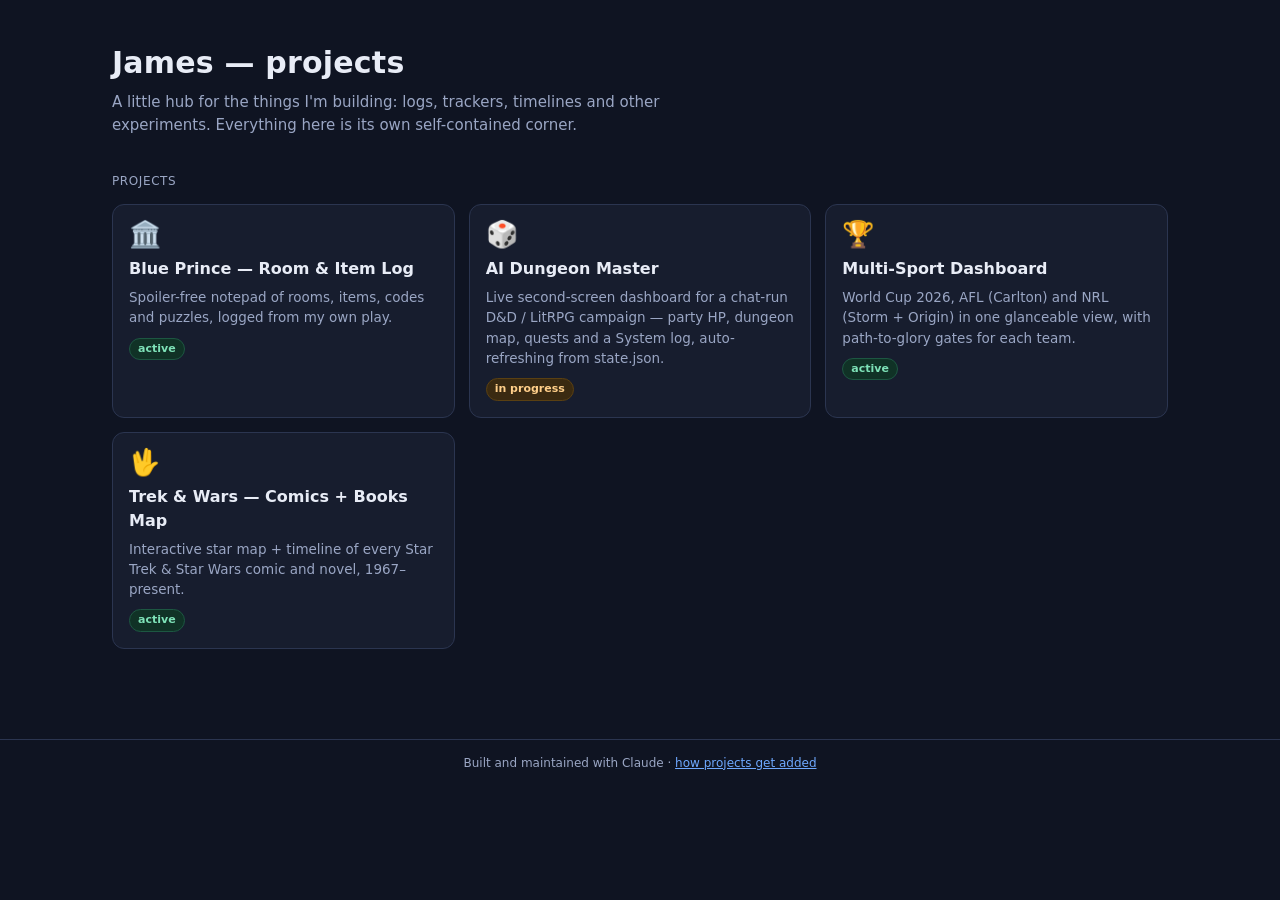
==== index.html @ 8876ead7 "Restore sports + trek-wars projects and menu after re-sign force-push A parallel session had added t" ====
<!doctype html>
<html lang="en">
<head>
<meta charset="utf-8" />
<meta name="viewport" content="width=device-width, initial-scale=1" />
<title>jamessw · projects</title>
<link rel="stylesheet" href="assets/hub.css" />
<style>
  /* page-specific bits for the landing menu */
  .hero{max-width:var(--maxw);margin:0 auto;padding:40px 22px 10px}
  .hero h1{margin:0 0 6px;font-size:30px;letter-spacing:.2px}
  .hero p{margin:0;color:var(--muted);font-size:15px;max-width:60ch}
  .section-label{max-width:var(--maxw);margin:26px auto 0;padding:0 22px;
    color:var(--muted);font-size:12px;text-transform:uppercase;letter-spacing:.6px}
</style>
</head>
<body>
<div class="hero">
  <h1>James&nbsp;— projects</h1>
  <p>A little hub for the things I'm building: logs, trackers, timelines and other
     experiments. Everything here is its own self-contained corner.</p>
</div>

<div class="section-label">Projects</div>
<div class="wrap" style="padding-top:14px">
  <div class="grid" id="grid"></div>
</div>

<footer class="site" id="footer"></footer>

<script>
/* To add a project: drop its folder in the repo, then add a card here.
   Use a relative `href` (e.g. "sports/") so links work before and after the
   repo is renamed to jamessw-ntv.github.io. status: "active" | "wip" | "planned".
   Leave href "" for planned projects that don't have a page yet. */
const PROJECTS = [
  { ico:"🏛️", title:"Blue Prince — Room & Item Log", href:"blue-prince/",
    status:"active", desc:"Spoiler-free notepad of rooms, items, codes and puzzles, logged from my own play." },
  { ico:"🎲", title:"AI Dungeon Master", href:"campaign/",
    status:"wip", desc:"Live second-screen dashboard for a chat-run D&D / LitRPG campaign — party HP, dungeon map, quests and a System log, auto-refreshing from state.json." },
  { ico:"🏆", title:"Multi-Sport Dashboard", href:"sports/",
    status:"active", desc:"World Cup 2026, AFL (Carlton) and NRL (Storm + Origin) in one glanceable view, with path-to-glory gates for each team." },
  { ico:"🖖", title:"Trek & Wars — Comics + Books Map", href:"trek-wars/",
    status:"active", desc:"Interactive star map + timeline of every Star Trek & Star Wars comic and novel, 1967–present." },
];

const esc = s => String(s==null?"":s).replace(/[&<>"]/g,c=>({"&":"&amp;","<":"&lt;",">":"&gt;",'"':"&quot;"}[c]));
const STATUS = { active:"active", wip:"in progress", planned:"planned" };

function card(p){
  const live = p.href && p.status!=="planned";
  const tag = `<div class="badges"><span class="status ${esc(p.status)}">${esc(STATUS[p.status]||p.status)}</span></div>`;
  const inner = `<div class="ico">${esc(p.ico||"📦")}</div><h3>${esc(p.title)}</h3><p>${esc(p.desc||"")}</p>${tag}`;
  return live
    ? `<a class="card" href="${esc(p.href)}">${inner}</a>`
    : `<div class="card disabled">${inner}</div>`;
}

document.getElementById("grid").innerHTML = PROJECTS.map(card).join("");
document.getElementById("footer").innerHTML =
  `Built and maintained with Claude · <a href="docs/PORTING.md">how projects get added</a>`;
</script>
</body>
</html>
---- assets/hub.css ----
/* hub.css — shared design system for jamessw-ntv.github.io
   One source of truth for tokens + common components. Every project page
   links this (relatively) so the whole site looks like one product.

   Page-specific CSS is fine on top of this; just don't redefine the tokens. */

:root{
  /* core palette */
  --bg:#0f1422; --panel:#171d2e; --panel2:#1f2740; --line:#2b3550;
  --text:#e8ecf6; --muted:#9aa6c4; --accent:#6ea8fe;
  /* accent swatches (shared across projects that need category colours) */
  --blue:#3b82f6; --orange:#f97316; --green:#22c55e; --purple:#a855f7;
  --yellow:#eab308; --red:#ef4444; --black:#0b0f1a;
  /* layout */
  --maxw:1100px; --radius:12px;
  --font: 15px/1.5 system-ui,-apple-system,Segoe UI,Roboto,Helvetica,Arial,sans-serif;
}

*{box-sizing:border-box}
html,body{height:100%}
body{margin:0;background:var(--bg);color:var(--text);font:var(--font)}
a{color:var(--accent)}

/* ---- shared top bar with the "back to hub" link ---------------------- */
.hubbar{display:flex;align-items:center;gap:12px;
  padding:10px 22px;border-bottom:1px solid var(--line);
  background:linear-gradient(180deg,#141b2e,#0f1422)}
.hubbar .backlink{display:inline-flex;align-items:center;gap:6px;
  text-decoration:none;color:var(--muted);font-size:13px;
  background:var(--panel);border:1px solid var(--line);
  padding:6px 12px;border-radius:999px}
.hubbar .backlink:hover{color:var(--text)}
.hubbar .crumb{color:var(--muted);font-size:13px}
.hubbar .crumb b{color:var(--text)}

/* ---- page scaffolding ----------------------------------------------- */
.wrap{max-width:var(--maxw);margin:0 auto;padding:0 22px 60px}
header.page{padding:20px 22px 8px;border-bottom:1px solid var(--line);
  background:linear-gradient(180deg,#141b2e,#0f1422)}
header.page h1{margin:0 0 4px;font-size:22px;letter-spacing:.2px}
.sub{color:var(--muted);font-size:13px}
.sub b{color:var(--text)}

/* ---- cards + grid (used by the menu and most projects) -------------- */
.grid{display:grid;gap:14px;grid-template-columns:repeat(auto-fill,minmax(260px,1fr))}
.card{background:var(--panel);border:1px solid var(--line);border-radius:var(--radius);
  padding:16px;text-decoration:none;color:inherit;display:block;transition:border-color .15s,transform .15s}
a.card:hover{border-color:var(--accent);transform:translateY(-2px)}
.card .ico{font-size:26px;line-height:1;margin-bottom:10px}
.card h3{margin:0 0 6px;font-size:16px}
.card p{margin:0;color:var(--muted);font-size:13.5px}
.card.disabled{opacity:.5;pointer-events:none}

/* ---- badges / status ------------------------------------------------ */
.badges{display:flex;flex-wrap:wrap;gap:6px;margin:10px 0 0}
.b{font-size:11px;padding:2px 8px;border-radius:999px;background:var(--panel2);
  color:var(--muted);border:1px solid var(--line)}
.b.tag{background:#11203a;color:#9cc4ff;border-color:#1d3a63}
.status{font-size:11px;padding:2px 8px;border-radius:999px;font-weight:600}
.status.active{background:#103226;color:#7ee2b8;border:1px solid #1d5742}
.status.wip{background:#3a2a11;color:#ffcf8a;border:1px solid #5a4012}
.status.planned{background:var(--panel2);color:var(--muted);border:1px solid var(--line)}

/* ---- buttons / pills ------------------------------------------------ */
.toggle{background:var(--panel);color:var(--muted);border:1px solid var(--line);
  padding:8px 13px;border-radius:999px;cursor:pointer;font-size:13px;text-decoration:none;display:inline-block}
.toggle:hover{color:var(--text)}
.toggle.active{background:#3a2f10;color:#ffd479;border-color:#5a4012}

/* ---- footer --------------------------------------------------------- */
footer.site{color:var(--muted);font-size:12px;border-top:1px solid var(--line);
  margin-top:30px;padding:14px 22px;text-align:center}

.hidden{display:none!important}
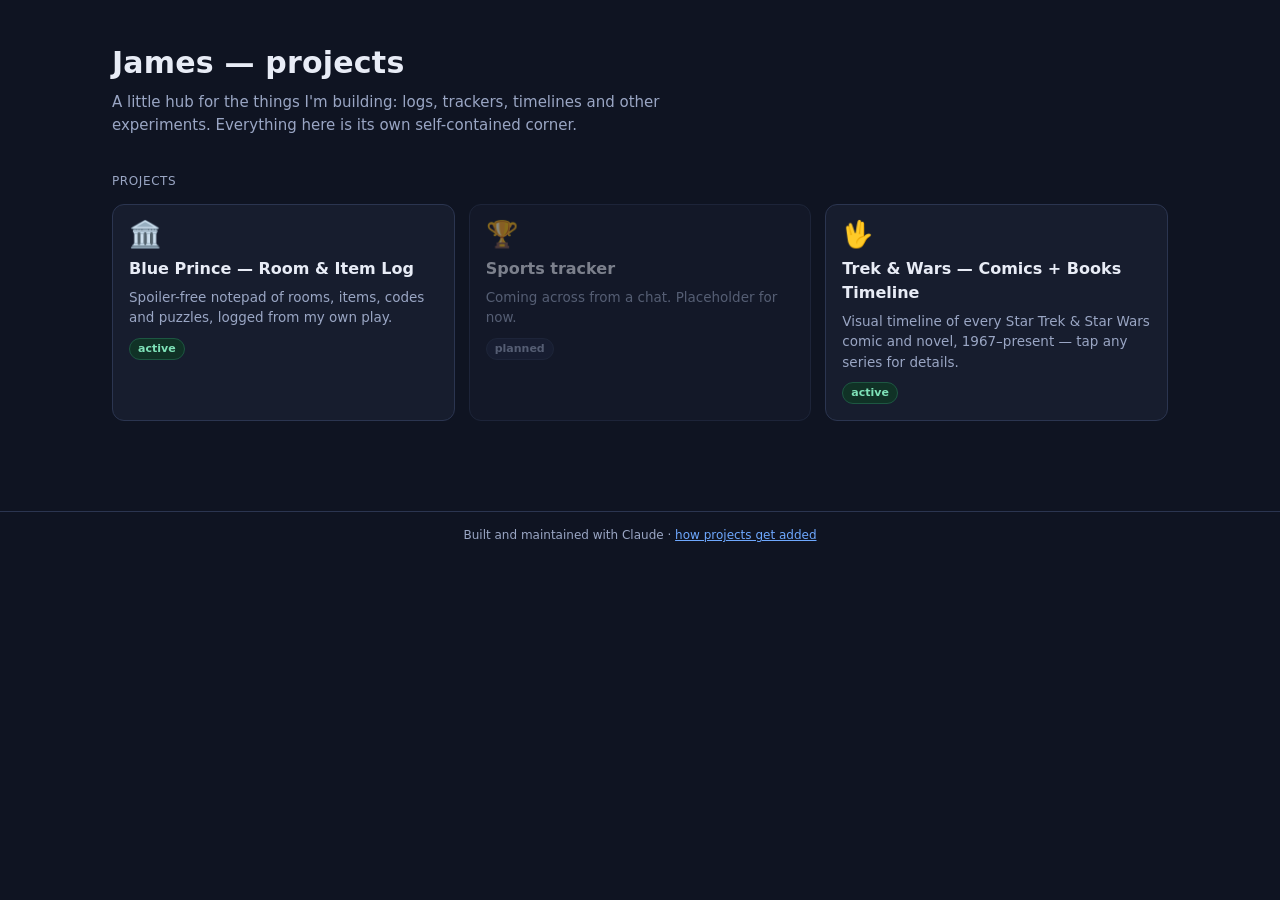
==== commit 5ff87e12: "trek-wars: replace star map with a simple responsive timeline The galaxy/star-map view was mostly em" ====
--- a/index.html
+++ b/index.html
@@ -36,12 +36,10 @@
 const PROJECTS = [
   { ico:"🏛️", title:"Blue Prince — Room & Item Log", href:"blue-prince/",
     status:"active", desc:"Spoiler-free notepad of rooms, items, codes and puzzles, logged from my own play." },
-  { ico:"🎲", title:"AI Dungeon Master", href:"campaign/",
-    status:"wip", desc:"Live second-screen dashboard for a chat-run D&D / LitRPG campaign — party HP, dungeon map, quests and a System log, auto-refreshing from state.json." },
-  { ico:"🏆", title:"Multi-Sport Dashboard", href:"sports/",
-    status:"active", desc:"World Cup 2026, AFL (Carlton) and NRL (Storm + Origin) in one glanceable view, with path-to-glory gates for each team." },
-  { ico:"🖖", title:"Trek & Wars — Comics + Books Map", href:"trek-wars/",
-    status:"active", desc:"Interactive star map + timeline of every Star Trek & Star Wars comic and novel, 1967–present." },
+  { ico:"🏆", title:"Sports tracker", href:"",
+    status:"planned", desc:"Coming across from a chat. Placeholder for now." },
+  { ico:"🖖", title:"Trek & Wars — Comics + Books Timeline", href:"trek-wars/",
+    status:"active", desc:"Visual timeline of every Star Trek & Star Wars comic and novel, 1967–present — tap any series for details." },
 ];
 
 const esc = s => String(s==null?"":s).replace(/[&<>"]/g,c=>({"&":"&amp;","<":"&lt;",">":"&gt;",'"':"&quot;"}[c]));
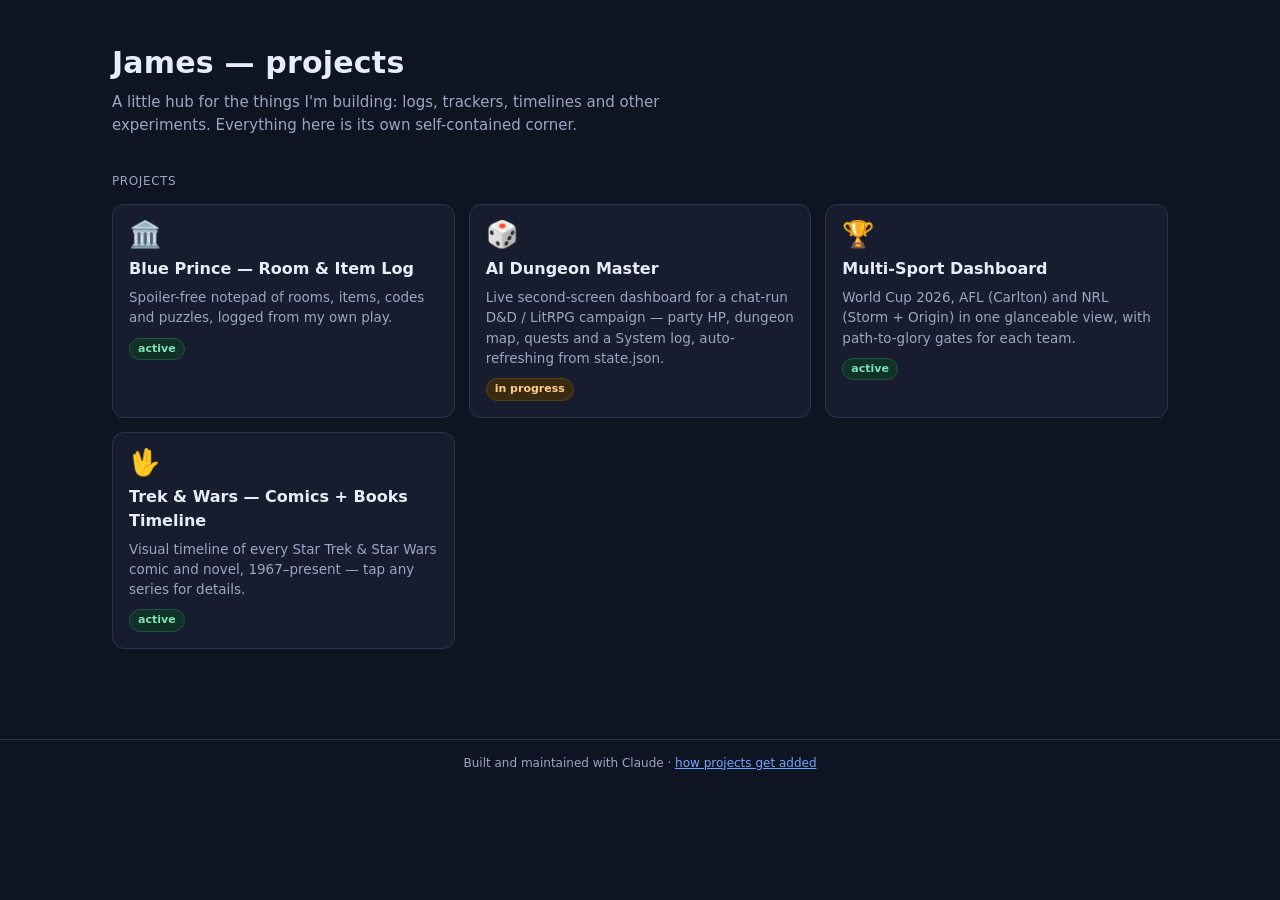
==== commit 057ae117: "Merge: trek-wars timeline (replaces star map) # Conflicts: #	index.html #	trek-wars/CLAUDE.md #	trek" ====
--- a/index.html
+++ b/index.html
@@ -36,8 +36,10 @@
 const PROJECTS = [
   { ico:"🏛️", title:"Blue Prince — Room & Item Log", href:"blue-prince/",
     status:"active", desc:"Spoiler-free notepad of rooms, items, codes and puzzles, logged from my own play." },
-  { ico:"🏆", title:"Sports tracker", href:"",
-    status:"planned", desc:"Coming across from a chat. Placeholder for now." },
+  { ico:"🎲", title:"AI Dungeon Master", href:"campaign/",
+    status:"wip", desc:"Live second-screen dashboard for a chat-run D&D / LitRPG campaign — party HP, dungeon map, quests and a System log, auto-refreshing from state.json." },
+  { ico:"🏆", title:"Multi-Sport Dashboard", href:"sports/",
+    status:"active", desc:"World Cup 2026, AFL (Carlton) and NRL (Storm + Origin) in one glanceable view, with path-to-glory gates for each team." },
   { ico:"🖖", title:"Trek & Wars — Comics + Books Timeline", href:"trek-wars/",
     status:"active", desc:"Visual timeline of every Star Trek & Star Wars comic and novel, 1967–present — tap any series for details." },
 ];
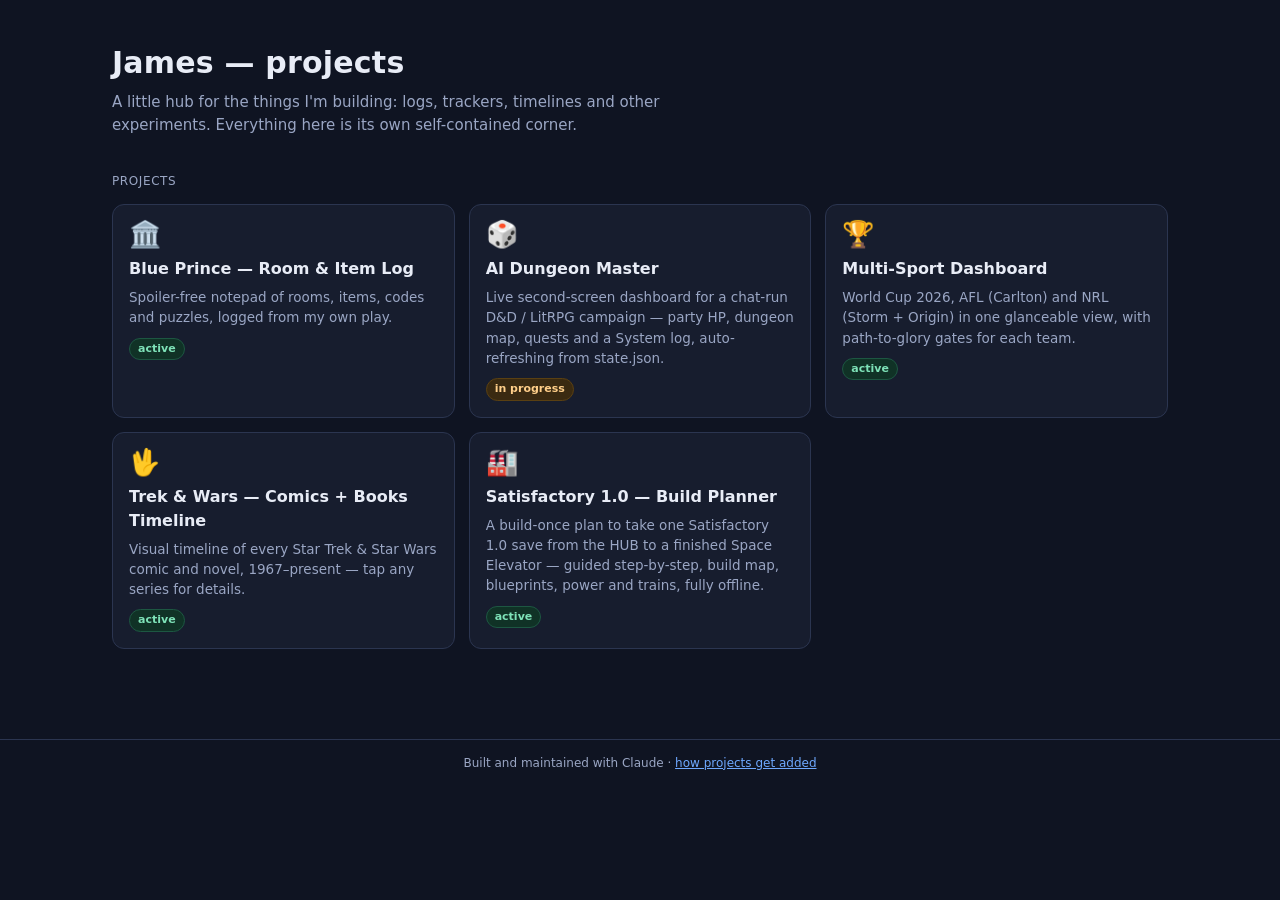
==== commit 170a7a02: "Port in Satisfactory 1.0 Build Planner as /satisfactory/ Adds the self-contained Satisfactory 1.0 Di" ====
--- a/index.html
+++ b/index.html
@@ -42,6 +42,8 @@
     status:"active", desc:"World Cup 2026, AFL (Carlton) and NRL (Storm + Origin) in one glanceable view, with path-to-glory gates for each team." },
   { ico:"🖖", title:"Trek & Wars — Comics + Books Timeline", href:"trek-wars/",
     status:"active", desc:"Visual timeline of every Star Trek & Star Wars comic and novel, 1967–present — tap any series for details." },
+  { ico:"🏭", title:"Satisfactory 1.0 — Build Planner", href:"satisfactory/",
+    status:"active", desc:"A build-once plan to take one Satisfactory 1.0 save from the HUB to a finished Space Elevator — guided step-by-step, build map, blueprints, power and trains, fully offline." },
 ];
 
 const esc = s => String(s==null?"":s).replace(/[&<>"]/g,c=>({"&":"&amp;","<":"&lt;",">":"&gt;",'"':"&quot;"}[c]));
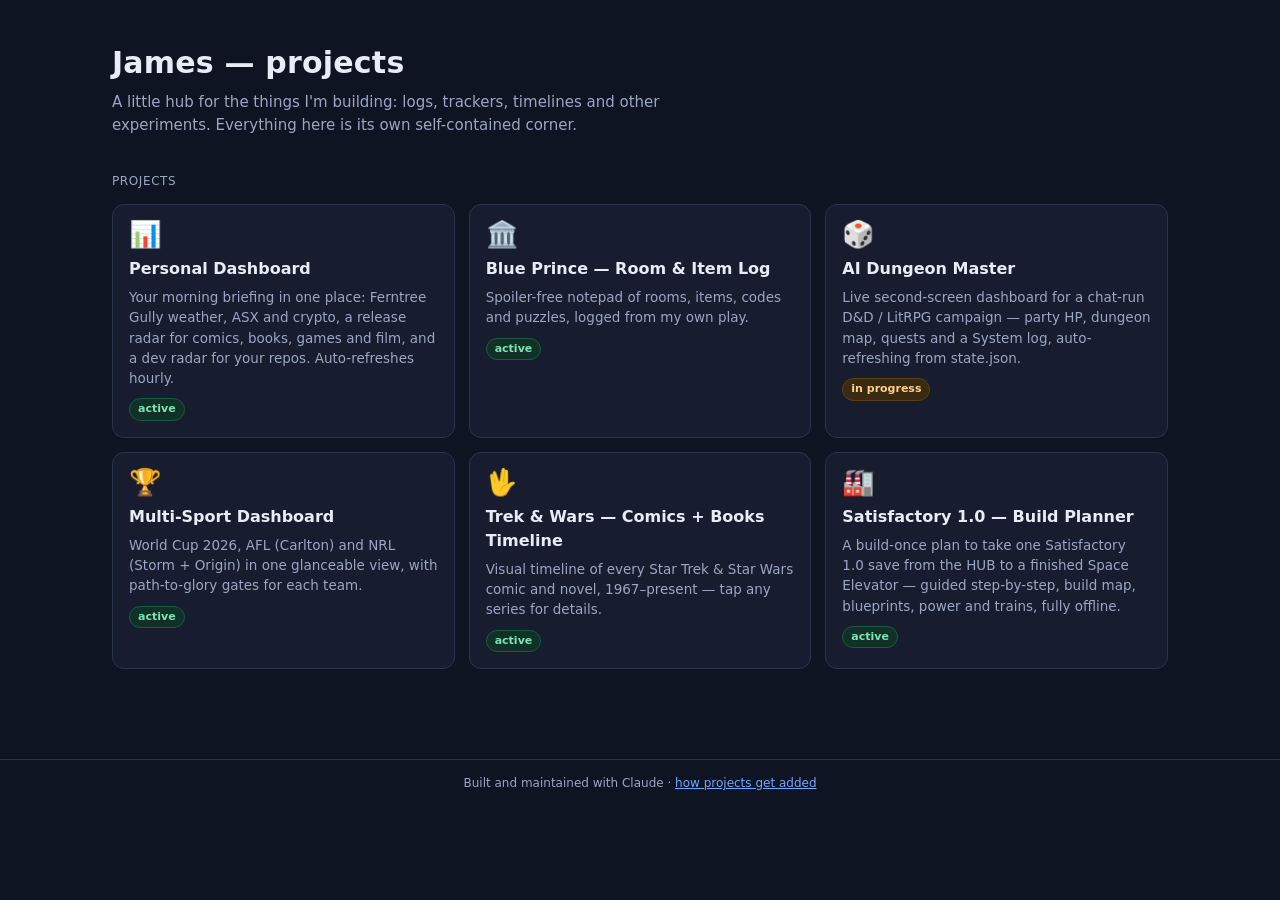
==== commit 5f2ae2d0: "personal: add Personal Dashboard board (Briefing/Markets/Releases/Dev) New /personal/ project + hub " ====
--- a/index.html
+++ b/index.html
@@ -34,6 +34,8 @@
    repo is renamed to jamessw-ntv.github.io. status: "active" | "wip" | "planned".
    Leave href "" for planned projects that don't have a page yet. */
 const PROJECTS = [
+  { ico:"📊", title:"Personal Dashboard", href:"personal/",
+    status:"active", desc:"Your morning briefing in one place: Ferntree Gully weather, ASX and crypto, a release radar for comics, books, games and film, and a dev radar for your repos. Auto-refreshes hourly." },
   { ico:"🏛️", title:"Blue Prince — Room & Item Log", href:"blue-prince/",
     status:"active", desc:"Spoiler-free notepad of rooms, items, codes and puzzles, logged from my own play." },
   { ico:"🎲", title:"AI Dungeon Master", href:"campaign/",
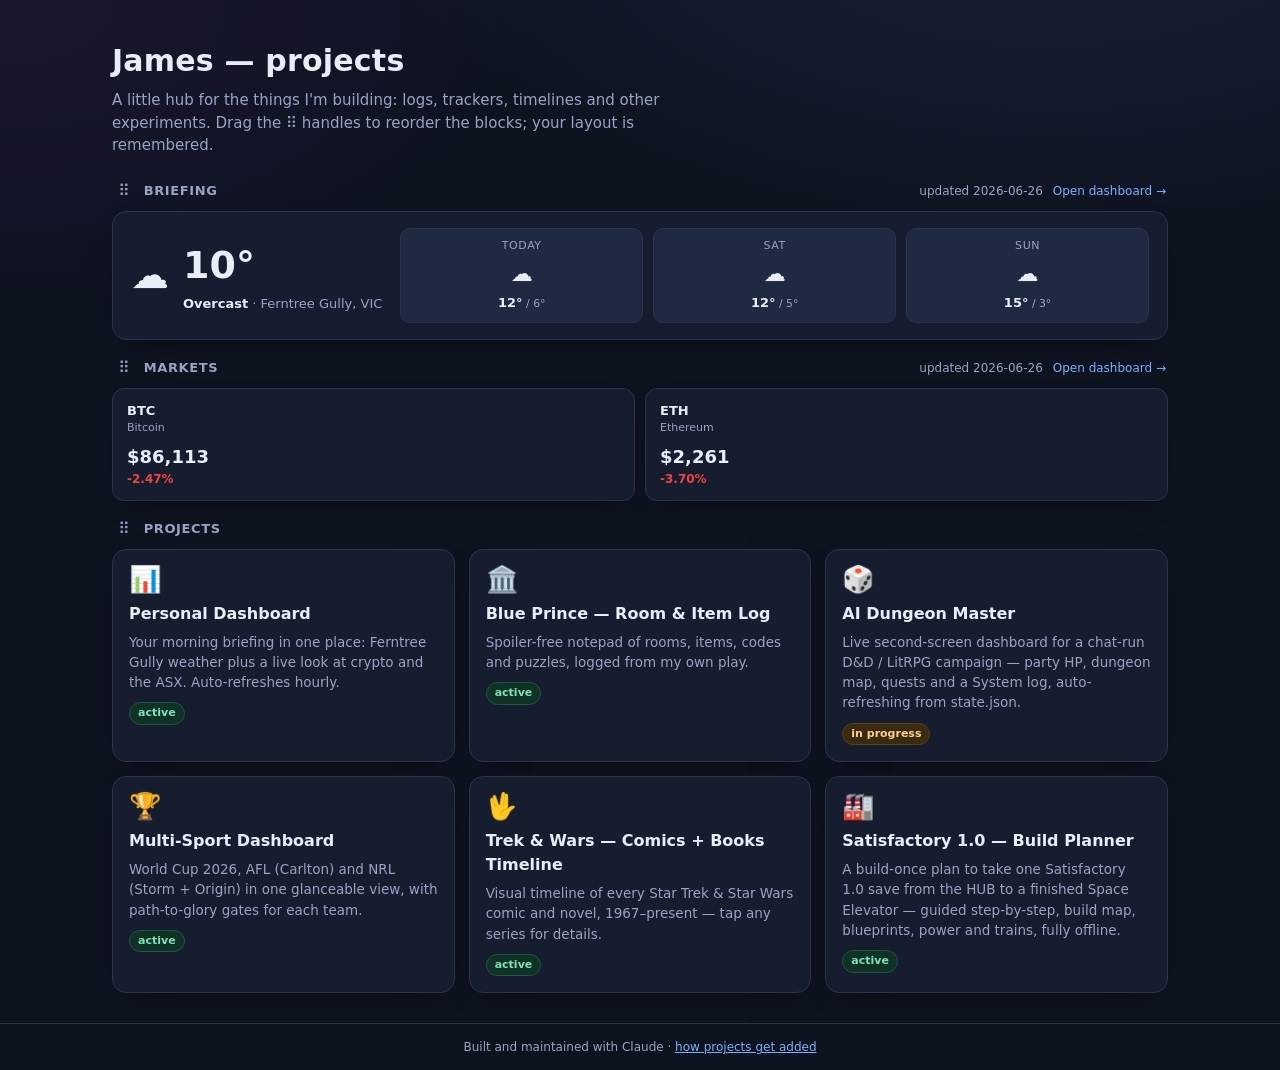
==== commit e371c2d1: "hub: reorderable homepage blocks, live briefing/markets up top, fresh paint Homepage (index.html): -" ====
--- a/index.html
+++ b/index.html
@@ -7,23 +7,91 @@
 <link rel="stylesheet" href="assets/hub.css" />
 <style>
   /* page-specific bits for the landing menu */
-  .hero{max-width:var(--maxw);margin:0 auto;padding:40px 22px 10px}
+  .hero{max-width:var(--maxw);margin:0 auto;padding:38px 22px 6px}
   .hero h1{margin:0 0 6px;font-size:30px;letter-spacing:.2px}
   .hero p{margin:0;color:var(--muted);font-size:15px;max-width:60ch}
-  .section-label{max-width:var(--maxw);margin:26px auto 0;padding:0 22px;
-    color:var(--muted);font-size:12px;text-transform:uppercase;letter-spacing:.6px}
+
+  /* ---- reorderable blocks ---- */
+  .blocks{max-width:var(--maxw);margin:18px auto 0;padding:0 22px;display:flex;flex-direction:column;gap:18px}
+  .block{background:transparent;border-radius:var(--radius);transition:opacity .15s}
+  .block.dragging{opacity:.6}
+  .block-head{display:flex;align-items:center;gap:10px;margin:0 2px 10px}
+  .block-head h2{margin:0;font-size:13px;text-transform:uppercase;letter-spacing:.6px;color:var(--muted);font-weight:700}
+  .block-head .grow{flex:1}
+  .block-head .block-meta{color:var(--muted);font-size:12px}
+  .block-head .open-link{color:var(--accent);font-size:12px;text-decoration:none}
+  .block-head .open-link:hover{text-decoration:underline}
+  .drag-handle{touch-action:none;cursor:grab;color:var(--muted);font-size:16px;line-height:1;
+    user-select:none;padding:2px 4px;border-radius:6px}
+  .drag-handle:hover{color:var(--text);background:var(--panel2)}
+  .block.dragging .drag-handle{cursor:grabbing}
+
+  /* ---- briefing (weather) ---- */
+  .wx{background:var(--panel);border:1px solid var(--line);border-radius:var(--radius);
+    padding:16px 18px;box-shadow:var(--shadow);display:flex;align-items:center;gap:18px;flex-wrap:wrap}
+  .wx .now{display:flex;align-items:center;gap:14px;min-width:200px}
+  .wx .now .ico{font-size:38px;line-height:1}
+  .wx .now .t{font-size:38px;font-weight:800;font-variant-numeric:tabular-nums}
+  .wx .now .meta{color:var(--muted);font-size:13px}
+  .wx .now .meta b{color:var(--text)}
+  .wx .days{display:flex;gap:10px;flex:1;flex-wrap:wrap}
+  .wx .day{background:var(--panel2);border:1px solid var(--line);border-radius:10px;
+    padding:9px 12px;text-align:center;min-width:78px;flex:1}
+  .wx .day .d{font-size:11px;color:var(--muted);text-transform:uppercase;letter-spacing:.05em}
+  .wx .day .ic{font-size:22px;margin:3px 0}
+  .wx .day .r{font-size:13px;font-weight:700;font-variant-numeric:tabular-nums}
+  .wx .day .r small{color:var(--muted);font-weight:400}
+
+  /* ---- markets ---- */
+  .mk{display:grid;grid-template-columns:repeat(auto-fit,minmax(150px,1fr));gap:10px}
+  .tick{background:var(--panel);border:1px solid var(--line);border-radius:12px;
+    padding:12px 14px;box-shadow:var(--shadow)}
+  .tick .code{font-size:13px;font-weight:700}
+  .tick .nm{color:var(--muted);font-size:11px;margin-bottom:6px}
+  .tick .px{font-size:18px;font-weight:800;font-variant-numeric:tabular-nums}
+  .tick .pct{font-size:12px;font-weight:700;font-variant-numeric:tabular-nums}
+  .up{color:var(--green)} .down{color:var(--red)} .flat{color:var(--muted)}
+  .blk-empty{color:var(--muted);font-size:13px;background:var(--panel);border:1px solid var(--line);
+    border-radius:var(--radius);padding:14px 16px}
 </style>
 </head>
 <body>
 <div class="hero">
   <h1>James&nbsp;— projects</h1>
   <p>A little hub for the things I'm building: logs, trackers, timelines and other
-     experiments. Everything here is its own self-contained corner.</p>
+     experiments. Drag the ⠿ handles to reorder the blocks; your layout is remembered.</p>
 </div>
 
-<div class="section-label">Projects</div>
-<div class="wrap" style="padding-top:14px">
-  <div class="grid" id="grid"></div>
+<div class="blocks" id="blocks">
+  <section class="block" data-block="briefing">
+    <div class="block-head">
+      <span class="drag-handle" title="Drag to reorder">⠿</span>
+      <h2>Briefing</h2>
+      <span class="grow"></span>
+      <span class="block-meta" id="wxMeta"></span>
+      <a class="open-link" href="personal/">Open dashboard →</a>
+    </div>
+    <div class="block-body" id="wxBox"></div>
+  </section>
+
+  <section class="block" data-block="markets">
+    <div class="block-head">
+      <span class="drag-handle" title="Drag to reorder">⠿</span>
+      <h2>Markets</h2>
+      <span class="grow"></span>
+      <span class="block-meta" id="mkMeta"></span>
+      <a class="open-link" href="personal/">Open dashboard →</a>
+    </div>
+    <div class="block-body" id="mkBox"></div>
+  </section>
+
+  <section class="block" data-block="projects">
+    <div class="block-head">
+      <span class="drag-handle" title="Drag to reorder">⠿</span>
+      <h2>Projects</h2>
+    </div>
+    <div class="block-body"><div class="grid" id="grid"></div></div>
+  </section>
 </div>
 
 <footer class="site" id="footer"></footer>
@@ -35,7 +103,7 @@
    Leave href "" for planned projects that don't have a page yet. */
 const PROJECTS = [
   { ico:"📊", title:"Personal Dashboard", href:"personal/",
-    status:"active", desc:"Your morning briefing in one place: Ferntree Gully weather, ASX and crypto, a release radar for comics, books, games and film, and a dev radar for your repos. Auto-refreshes hourly." },
+    status:"active", desc:"Your morning briefing in one place: Ferntree Gully weather plus a live look at crypto and the ASX. Auto-refreshes hourly." },
   { ico:"🏛️", title:"Blue Prince — Room & Item Log", href:"blue-prince/",
     status:"active", desc:"Spoiler-free notepad of rooms, items, codes and puzzles, logged from my own play." },
   { ico:"🎲", title:"AI Dungeon Master", href:"campaign/",
@@ -50,6 +118,7 @@
 
 const esc = s => String(s==null?"":s).replace(/[&<>"]/g,c=>({"&":"&amp;","<":"&lt;",">":"&gt;",'"':"&quot;"}[c]));
 const STATUS = { active:"active", wip:"in progress", planned:"planned" };
+const num = (v,d=2) => (v==null||isNaN(v)) ? "—" : Number(v).toLocaleString(undefined,{minimumFractionDigits:d,maximumFractionDigits:d});
 
 function card(p){
   const live = p.href && p.status!=="planned";
@@ -59,10 +128,101 @@
     ? `<a class="card" href="${esc(p.href)}">${inner}</a>`
     : `<div class="card disabled">${inner}</div>`;
 }
-
 document.getElementById("grid").innerHTML = PROJECTS.map(card).join("");
 document.getElementById("footer").innerHTML =
   `Built and maintained with Claude · <a href="docs/PORTING.md">how projects get added</a>`;
+
+/* ---------- live briefing + markets (from the personal dashboard feed) -------- */
+const RAW = "https://raw.githubusercontent.com/jamessw-ntv/jamessw-ntv.github.io/main/personal/data.json";
+async function loadFeed(){
+  const bust = "?_=" + Date.now();
+  for(const url of [RAW + bust, "personal/data.json" + bust]){
+    try{ const r = await fetch(url,{cache:"no-store"}); if(r.ok) return await r.json(); }catch(e){}
+  }
+  return null;
+}
+function pctCls(p){ return p==null ? "flat" : p>0 ? "up" : p<0 ? "down" : "flat"; }
+function pctStr(p){ return p==null ? "—" : (p>0?"+":"") + Number(p).toFixed(2) + "%"; }
+function stampAge(meta){
+  if(!meta || !meta.fetched) return "";
+  const t = new Date(meta.fetched), mins = Math.max(0, Math.round((Date.now()-t.getTime())/60000));
+  return mins<1 ? "updated just now" : mins<60 ? "updated "+mins+"m ago"
+    : mins<1440 ? "updated "+Math.round(mins/60)+"h ago" : "updated "+t.toISOString().slice(0,10);
+}
+
+function renderBriefing(d){
+  const box = document.getElementById("wxBox");
+  const w = (d && d.weather) || {}; const n = w.now || {};
+  if(n.temp == null && !(w.days||[]).length){ box.innerHTML = `<div class="blk-empty">Live weather isn't available right now.</div>`; return; }
+  const days = (w.days||[]).slice(0,3).map(x=>`<div class="day">
+      <div class="d">${esc(x.day)}</div><div class="ic">${esc(x.icon||"")}</div>
+      <div class="r">${x.max==null?"—":Math.round(x.max)}°<small> / ${x.min==null?"—":Math.round(x.min)}°</small></div>
+    </div>`).join("");
+  box.innerHTML = `<div class="wx">
+      <div class="now"><div class="ico">${esc(n.icon||"")}</div>
+        <div><div class="t">${n.temp==null?"—":Math.round(n.temp)}°</div>
+          <div class="meta"><b>${esc(n.desc||"")}</b> · ${esc(w.place||"")}</div></div>
+      </div>
+      <div class="days">${days}</div>
+    </div>`;
+}
+function tick(r){
+  return `<div class="tick"><div class="code">${esc(r.code)}</div><div class="nm">${esc(r.name||"")}</div>
+    <div class="px">${r.price==null?"—":"$"+num(r.price, r.price>=1000?0:2)}</div>
+    <div class="pct ${pctCls(r.pct)}">${pctStr(r.pct)}</div></div>`;
+}
+function renderMarkets(d){
+  const box = document.getElementById("mkBox");
+  const m = (d && d.markets) || {};
+  const rows = [...(m.crypto||[]), ...((m.asx||[]).filter(r=>r.price!=null))];
+  box.innerHTML = rows.length ? `<div class="mk">${rows.map(tick).join("")}</div>`
+    : `<div class="blk-empty">Live market data isn't available right now.</div>`;
+}
+
+(async function(){
+  const d = await loadFeed();
+  renderBriefing(d); renderMarkets(d);
+  const age = stampAge(d && d.meta);
+  document.getElementById("wxMeta").textContent = age;
+  document.getElementById("mkMeta").textContent = age;
+})();
+
+/* ---------- drag-to-reorder blocks (pointer-based: mouse + touch) ------------- */
+const ORDER_KEY = "hubBlockOrder.v1";
+const blocksEl = document.getElementById("blocks");
+function saveOrder(){
+  const ids = [...blocksEl.querySelectorAll(".block")].map(el=>el.dataset.block);
+  try{ localStorage.setItem(ORDER_KEY, JSON.stringify(ids)); }catch(e){}
+}
+function applySavedOrder(){
+  let saved; try{ saved = JSON.parse(localStorage.getItem(ORDER_KEY)||"null"); }catch(e){ saved=null; }
+  if(!Array.isArray(saved)) return;
+  saved.forEach(id=>{ const el = blocksEl.querySelector(`.block[data-block="${id}"]`); if(el) blocksEl.appendChild(el); });
+}
+applySavedOrder();
+
+blocksEl.querySelectorAll(".drag-handle").forEach(h=>{
+  h.addEventListener("pointerdown", e=>{
+    e.preventDefault();
+    const dragEl = h.closest(".block");
+    dragEl.classList.add("dragging");
+    try{ h.setPointerCapture(e.pointerId); }catch(_){}
+    const move = ev=>{
+      const others = [...blocksEl.querySelectorAll(".block:not(.dragging)")];
+      const before = others.find(b=>{ const r=b.getBoundingClientRect(); return ev.clientY < r.top + r.height/2; });
+      if(before) blocksEl.insertBefore(dragEl, before);
+      else blocksEl.appendChild(dragEl);
+    };
+    const up = ()=>{
+      window.removeEventListener("pointermove", move);
+      window.removeEventListener("pointerup", up);
+      dragEl.classList.remove("dragging");
+      saveOrder();
+    };
+    window.addEventListener("pointermove", move);
+    window.addEventListener("pointerup", up);
+  });
+});
 </script>
 </body>
 </html>
--- a/assets/hub.css
+++ b/assets/hub.css
@@ -6,37 +6,43 @@
 
 :root{
   /* core palette */
-  --bg:#0f1422; --panel:#171d2e; --panel2:#1f2740; --line:#2b3550;
-  --text:#e8ecf6; --muted:#9aa6c4; --accent:#6ea8fe;
+  --bg:#0e1320; --panel:#161d2f; --panel2:#202942; --line:#2a3450;
+  --text:#e9edf7; --muted:#98a4c3; --accent:#7ab0ff; --accent-soft:#11203a;
   /* accent swatches (shared across projects that need category colours) */
   --blue:#3b82f6; --orange:#f97316; --green:#22c55e; --purple:#a855f7;
   --yellow:#eab308; --red:#ef4444; --black:#0b0f1a;
   /* layout */
-  --maxw:1100px; --radius:12px;
+  --maxw:1100px; --radius:14px;
+  --shadow:0 10px 30px -18px rgba(0,0,0,.85);
+  --shadow-hover:0 16px 34px -18px rgba(122,176,255,.45);
   --font: 15px/1.5 system-ui,-apple-system,Segoe UI,Roboto,Helvetica,Arial,sans-serif;
 }
 
 *{box-sizing:border-box}
 html,body{height:100%}
-body{margin:0;background:var(--bg);color:var(--text);font:var(--font)}
+body{margin:0;background:var(--bg);color:var(--text);font:var(--font);
+  background-image:
+    radial-gradient(1100px 560px at 82% -12%, rgba(122,176,255,.10), transparent 62%),
+    radial-gradient(900px 520px at 0% 0%, rgba(168,85,247,.07), transparent 60%);
+  background-attachment:fixed}
 a{color:var(--accent)}
 
 /* ---- shared top bar with the "back to hub" link ---------------------- */
 .hubbar{display:flex;align-items:center;gap:12px;
   padding:10px 22px;border-bottom:1px solid var(--line);
-  background:linear-gradient(180deg,#141b2e,#0f1422)}
+  background:linear-gradient(180deg,#151c30,#0e1320)}
 .hubbar .backlink{display:inline-flex;align-items:center;gap:6px;
   text-decoration:none;color:var(--muted);font-size:13px;
   background:var(--panel);border:1px solid var(--line);
-  padding:6px 12px;border-radius:999px}
-.hubbar .backlink:hover{color:var(--text)}
+  padding:6px 12px;border-radius:999px;transition:border-color .15s,color .15s}
+.hubbar .backlink:hover{color:var(--text);border-color:var(--accent)}
 .hubbar .crumb{color:var(--muted);font-size:13px}
 .hubbar .crumb b{color:var(--text)}
 
 /* ---- page scaffolding ----------------------------------------------- */
 .wrap{max-width:var(--maxw);margin:0 auto;padding:0 22px 60px}
 header.page{padding:20px 22px 8px;border-bottom:1px solid var(--line);
-  background:linear-gradient(180deg,#141b2e,#0f1422)}
+  background:linear-gradient(180deg,#151c30,#0e1320)}
 header.page h1{margin:0 0 4px;font-size:22px;letter-spacing:.2px}
 .sub{color:var(--muted);font-size:13px}
 .sub b{color:var(--text)}
@@ -44,8 +50,9 @@
 /* ---- cards + grid (used by the menu and most projects) -------------- */
 .grid{display:grid;gap:14px;grid-template-columns:repeat(auto-fill,minmax(260px,1fr))}
 .card{background:var(--panel);border:1px solid var(--line);border-radius:var(--radius);
-  padding:16px;text-decoration:none;color:inherit;display:block;transition:border-color .15s,transform .15s}
-a.card:hover{border-color:var(--accent);transform:translateY(-2px)}
+  padding:16px;text-decoration:none;color:inherit;display:block;box-shadow:var(--shadow);
+  transition:border-color .15s,transform .15s,box-shadow .15s}
+a.card:hover{border-color:var(--accent);transform:translateY(-2px);box-shadow:var(--shadow-hover)}
 .card .ico{font-size:26px;line-height:1;margin-bottom:10px}
 .card h3{margin:0 0 6px;font-size:16px}
 .card p{margin:0;color:var(--muted);font-size:13.5px}
@@ -63,8 +70,9 @@
 
 /* ---- buttons / pills ------------------------------------------------ */
 .toggle{background:var(--panel);color:var(--muted);border:1px solid var(--line);
-  padding:8px 13px;border-radius:999px;cursor:pointer;font-size:13px;text-decoration:none;display:inline-block}
-.toggle:hover{color:var(--text)}
+  padding:8px 13px;border-radius:999px;cursor:pointer;font-size:13px;text-decoration:none;display:inline-block;
+  transition:border-color .15s,color .15s}
+.toggle:hover{color:var(--text);border-color:var(--accent)}
 .toggle.active{background:#3a2f10;color:#ffd479;border-color:#5a4012}
 
 /* ---- footer --------------------------------------------------------- */
@@ -72,3 +80,4 @@
   margin-top:30px;padding:14px 22px;text-align:center}
 
 .hidden{display:none!important}
+@keyframes spin{to{transform:rotate(360deg)}}
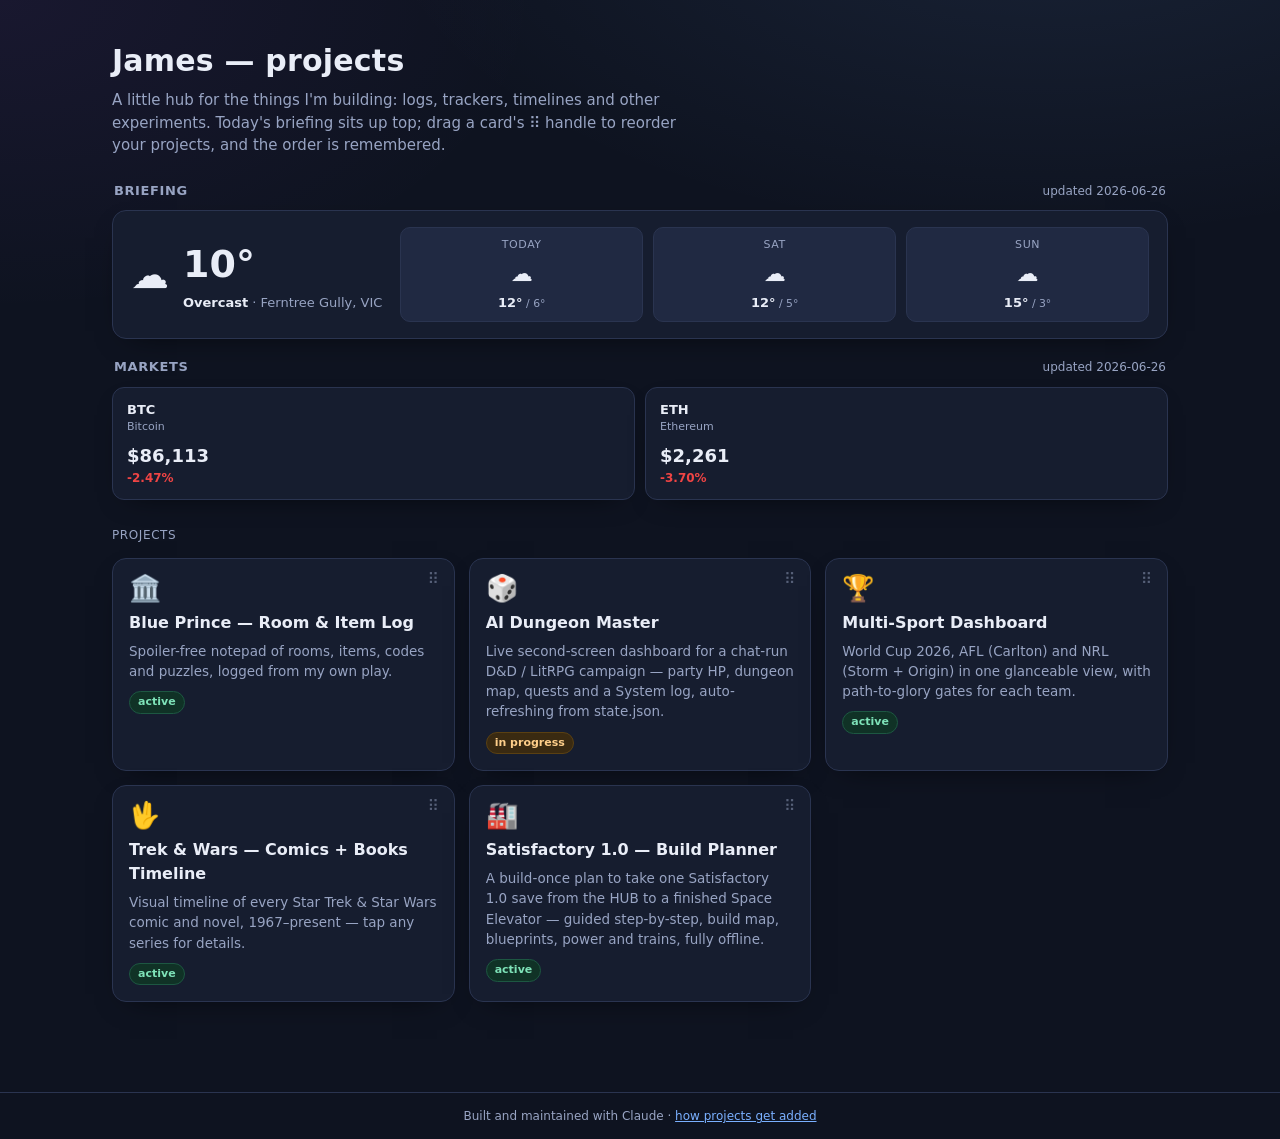
==== commit 8a43d007: "hub: lock briefing/markets, reorder project cards, remove dashboard page - Briefing and Markets are " ====
--- a/index.html
+++ b/index.html
@@ -11,20 +11,15 @@
   .hero h1{margin:0 0 6px;font-size:30px;letter-spacing:.2px}
   .hero p{margin:0;color:var(--muted);font-size:15px;max-width:60ch}
 
-  /* ---- reorderable blocks ---- */
-  .blocks{max-width:var(--maxw);margin:18px auto 0;padding:0 22px;display:flex;flex-direction:column;gap:18px}
-  .block{background:transparent;border-radius:var(--radius);transition:opacity .15s}
-  .block.dragging{opacity:.6}
-  .block-head{display:flex;align-items:center;gap:10px;margin:0 2px 10px}
-  .block-head h2{margin:0;font-size:13px;text-transform:uppercase;letter-spacing:.6px;color:var(--muted);font-weight:700}
-  .block-head .grow{flex:1}
-  .block-head .block-meta{color:var(--muted);font-size:12px}
-  .block-head .open-link{color:var(--accent);font-size:12px;text-decoration:none}
-  .block-head .open-link:hover{text-decoration:underline}
-  .drag-handle{touch-action:none;cursor:grab;color:var(--muted);font-size:16px;line-height:1;
-    user-select:none;padding:2px 4px;border-radius:6px}
-  .drag-handle:hover{color:var(--text);background:var(--panel2)}
-  .block.dragging .drag-handle{cursor:grabbing}
+  .section-label{max-width:var(--maxw);margin:26px auto 0;padding:0 22px;
+    color:var(--muted);font-size:12px;text-transform:uppercase;letter-spacing:.6px}
+
+  /* ---- locked briefing + markets feed ---- */
+  .feed{max-width:var(--maxw);margin:18px auto 0;padding:0 22px;display:flex;flex-direction:column;gap:18px}
+  .feed .panel-head{display:flex;align-items:baseline;gap:10px;margin:0 2px 10px}
+  .feed .panel-head h2{margin:0;font-size:13px;text-transform:uppercase;letter-spacing:.6px;color:var(--muted);font-weight:700}
+  .feed .panel-head .grow{flex:1}
+  .feed .panel-head .block-meta{color:var(--muted);font-size:12px}
 
   /* ---- briefing (weather) ---- */
   .wx{background:var(--panel);border:1px solid var(--line);border-radius:var(--radius);
@@ -53,45 +48,39 @@
   .up{color:var(--green)} .down{color:var(--red)} .flat{color:var(--muted)}
   .blk-empty{color:var(--muted);font-size:13px;background:var(--panel);border:1px solid var(--line);
     border-radius:var(--radius);padding:14px 16px}
+
+  /* ---- reorderable project cards ---- */
+  #grid .card{position:relative}
+  .card-grip{position:absolute;top:10px;right:10px;cursor:grab;color:var(--muted);font-size:15px;
+    line-height:1;padding:3px 5px;border-radius:6px;touch-action:none;user-select:none;opacity:.5;
+    transition:opacity .15s,color .15s,background .15s}
+  .card-grip:hover{opacity:1;color:var(--text);background:var(--panel2)}
+  .card.dragging{opacity:.55;cursor:grabbing;outline:1px dashed var(--accent);outline-offset:-1px}
+  .card.dragging .card-grip{cursor:grabbing}
 </style>
 </head>
 <body>
 <div class="hero">
   <h1>James&nbsp;— projects</h1>
   <p>A little hub for the things I'm building: logs, trackers, timelines and other
-     experiments. Drag the ⠿ handles to reorder the blocks; your layout is remembered.</p>
+     experiments. Today's briefing sits up top; drag a card's ⠿ handle to reorder
+     your projects, and the order is remembered.</p>
 </div>
 
-<div class="blocks" id="blocks">
-  <section class="block" data-block="briefing">
-    <div class="block-head">
-      <span class="drag-handle" title="Drag to reorder">⠿</span>
-      <h2>Briefing</h2>
-      <span class="grow"></span>
-      <span class="block-meta" id="wxMeta"></span>
-      <a class="open-link" href="personal/">Open dashboard →</a>
-    </div>
-    <div class="block-body" id="wxBox"></div>
+<div class="feed">
+  <section>
+    <div class="panel-head"><h2>Briefing</h2><span class="grow"></span><span class="block-meta" id="wxMeta"></span></div>
+    <div id="wxBox"></div>
   </section>
-
-  <section class="block" data-block="markets">
-    <div class="block-head">
-      <span class="drag-handle" title="Drag to reorder">⠿</span>
-      <h2>Markets</h2>
-      <span class="grow"></span>
-      <span class="block-meta" id="mkMeta"></span>
-      <a class="open-link" href="personal/">Open dashboard →</a>
-    </div>
-    <div class="block-body" id="mkBox"></div>
+  <section>
+    <div class="panel-head"><h2>Markets</h2><span class="grow"></span><span class="block-meta" id="mkMeta"></span></div>
+    <div id="mkBox"></div>
   </section>
-
-  <section class="block" data-block="projects">
-    <div class="block-head">
-      <span class="drag-handle" title="Drag to reorder">⠿</span>
-      <h2>Projects</h2>
-    </div>
-    <div class="block-body"><div class="grid" id="grid"></div></div>
-  </section>
+</div>
+
+<div class="section-label">Projects</div>
+<div class="wrap" style="padding-top:14px">
+  <div class="grid" id="grid"></div>
 </div>
 
 <footer class="site" id="footer"></footer>
@@ -102,8 +91,6 @@
    repo is renamed to jamessw-ntv.github.io. status: "active" | "wip" | "planned".
    Leave href "" for planned projects that don't have a page yet. */
 const PROJECTS = [
-  { ico:"📊", title:"Personal Dashboard", href:"personal/",
-    status:"active", desc:"Your morning briefing in one place: Ferntree Gully weather plus a live look at crypto and the ASX. Auto-refreshes hourly." },
   { ico:"🏛️", title:"Blue Prince — Room & Item Log", href:"blue-prince/",
     status:"active", desc:"Spoiler-free notepad of rooms, items, codes and puzzles, logged from my own play." },
   { ico:"🎲", title:"AI Dungeon Master", href:"campaign/",
@@ -122,17 +109,20 @@
 
 function card(p){
   const live = p.href && p.status!=="planned";
+  const grip = `<span class="card-grip" title="Drag to reorder">⠿</span>`;
   const tag = `<div class="badges"><span class="status ${esc(p.status)}">${esc(STATUS[p.status]||p.status)}</span></div>`;
-  const inner = `<div class="ico">${esc(p.ico||"📦")}</div><h3>${esc(p.title)}</h3><p>${esc(p.desc||"")}</p>${tag}`;
+  const inner = `${grip}<div class="ico">${esc(p.ico||"📦")}</div><h3>${esc(p.title)}</h3><p>${esc(p.desc||"")}</p>${tag}`;
+  const key = esc(p.href || p.title);
   return live
-    ? `<a class="card" href="${esc(p.href)}">${inner}</a>`
-    : `<div class="card disabled">${inner}</div>`;
-}
-document.getElementById("grid").innerHTML = PROJECTS.map(card).join("");
+    ? `<a class="card" href="${esc(p.href)}" data-key="${key}" draggable="false">${inner}</a>`
+    : `<div class="card disabled" data-key="${key}">${inner}</div>`;
+}
+const grid = document.getElementById("grid");
+grid.innerHTML = PROJECTS.map(card).join("");
 document.getElementById("footer").innerHTML =
   `Built and maintained with Claude · <a href="docs/PORTING.md">how projects get added</a>`;
 
-/* ---------- live briefing + markets (from the personal dashboard feed) -------- */
+/* ---------- live briefing + markets (from the personal data feed) ------------- */
 const RAW = "https://raw.githubusercontent.com/jamessw-ntv/jamessw-ntv.github.io/main/personal/data.json";
 async function loadFeed(){
   const bust = "?_=" + Date.now();
@@ -149,7 +139,6 @@
   return mins<1 ? "updated just now" : mins<60 ? "updated "+mins+"m ago"
     : mins<1440 ? "updated "+Math.round(mins/60)+"h ago" : "updated "+t.toISOString().slice(0,10);
 }
-
 function renderBriefing(d){
   const box = document.getElementById("wxBox");
   const w = (d && d.weather) || {}; const n = w.now || {};
@@ -178,7 +167,6 @@
   box.innerHTML = rows.length ? `<div class="mk">${rows.map(tick).join("")}</div>`
     : `<div class="blk-empty">Live market data isn't available right now.</div>`;
 }
-
 (async function(){
   const d = await loadFeed();
   renderBriefing(d); renderMarkets(d);
@@ -187,37 +175,42 @@
   document.getElementById("mkMeta").textContent = age;
 })();
 
-/* ---------- drag-to-reorder blocks (pointer-based: mouse + touch) ------------- */
-const ORDER_KEY = "hubBlockOrder.v1";
-const blocksEl = document.getElementById("blocks");
-function saveOrder(){
-  const ids = [...blocksEl.querySelectorAll(".block")].map(el=>el.dataset.block);
-  try{ localStorage.setItem(ORDER_KEY, JSON.stringify(ids)); }catch(e){}
-}
-function applySavedOrder(){
-  let saved; try{ saved = JSON.parse(localStorage.getItem(ORDER_KEY)||"null"); }catch(e){ saved=null; }
+/* ---------- drag-to-reorder project cards (pointer-based: mouse + touch) ------- */
+const CARD_KEY = "hubCardOrder.v1";
+function saveCardOrder(){
+  const keys = [...grid.querySelectorAll(".card")].map(c=>c.dataset.key);
+  try{ localStorage.setItem(CARD_KEY, JSON.stringify(keys)); }catch(e){}
+}
+function applyCardOrder(){
+  let saved; try{ saved = JSON.parse(localStorage.getItem(CARD_KEY)||"null"); }catch(e){ saved=null; }
   if(!Array.isArray(saved)) return;
-  saved.forEach(id=>{ const el = blocksEl.querySelector(`.block[data-block="${id}"]`); if(el) blocksEl.appendChild(el); });
-}
-applySavedOrder();
-
-blocksEl.querySelectorAll(".drag-handle").forEach(h=>{
-  h.addEventListener("pointerdown", e=>{
-    e.preventDefault();
-    const dragEl = h.closest(".block");
-    dragEl.classList.add("dragging");
-    try{ h.setPointerCapture(e.pointerId); }catch(_){}
+  saved.forEach(k=>{ const el = grid.querySelector(`.card[data-key="${CSS.escape(k)}"]`); if(el) grid.appendChild(el); });
+}
+applyCardOrder();
+
+function insertTarget(x,y){
+  let best=null, bestD=Infinity;
+  for(const el of grid.querySelectorAll(".card:not(.dragging)")){
+    const r=el.getBoundingClientRect(), cx=r.left+r.width/2, cy=r.top+r.height/2;
+    const d=Math.hypot(x-cx,y-cy);
+    if(d<bestD){ bestD=d; const after=(y>cy+6)||(Math.abs(y-cy)<=r.height/2 && x>cx); best={el,after}; }
+  }
+  return best;
+}
+grid.querySelectorAll(".card-grip").forEach(g=>{
+  g.addEventListener("click", e=>{ e.preventDefault(); e.stopPropagation(); });
+  g.addEventListener("pointerdown", e=>{
+    e.preventDefault(); e.stopPropagation();
+    const card = g.closest(".card"); card.classList.add("dragging");
+    try{ g.setPointerCapture(e.pointerId); }catch(_){}
     const move = ev=>{
-      const others = [...blocksEl.querySelectorAll(".block:not(.dragging)")];
-      const before = others.find(b=>{ const r=b.getBoundingClientRect(); return ev.clientY < r.top + r.height/2; });
-      if(before) blocksEl.insertBefore(dragEl, before);
-      else blocksEl.appendChild(dragEl);
+      const t = insertTarget(ev.clientX, ev.clientY);
+      if(t && t.el){ grid.insertBefore(card, t.after ? t.el.nextSibling : t.el); }
     };
     const up = ()=>{
       window.removeEventListener("pointermove", move);
       window.removeEventListener("pointerup", up);
-      dragEl.classList.remove("dragging");
-      saveOrder();
+      card.classList.remove("dragging"); saveCardOrder();
     };
     window.addEventListener("pointermove", move);
     window.addEventListener("pointerup", up);
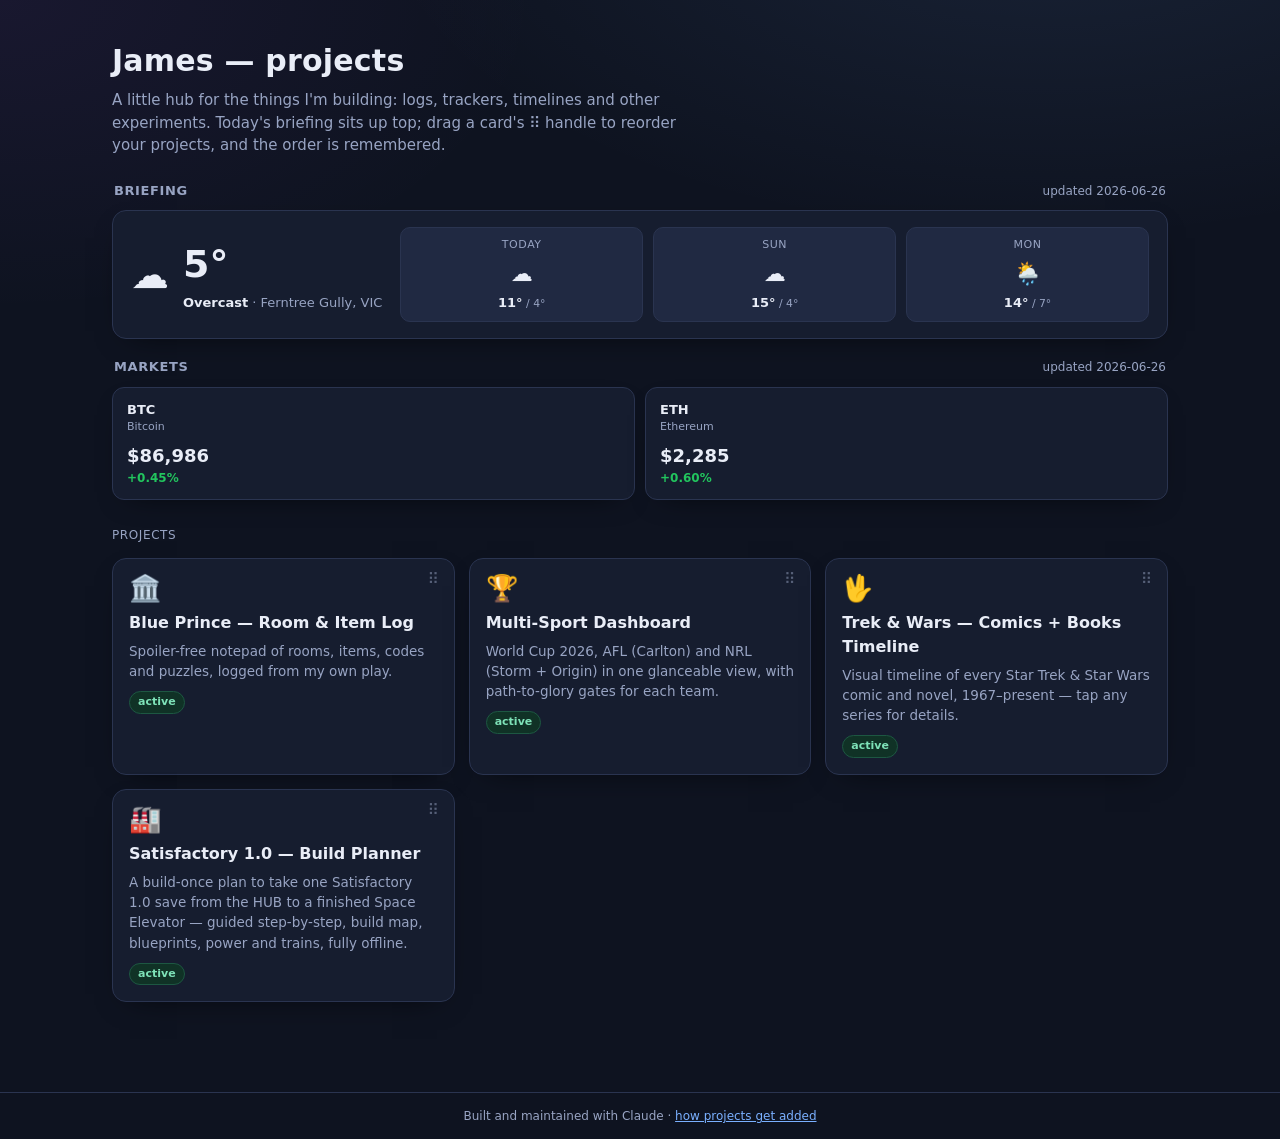
==== commit c9b7c09b: "hub: remove the AI Dungeon Master project Deleted the campaign/ folder (dashboard, state.json, and a" ====
--- a/index.html
+++ b/index.html
@@ -93,8 +93,6 @@
 const PROJECTS = [
   { ico:"🏛️", title:"Blue Prince — Room & Item Log", href:"blue-prince/",
     status:"active", desc:"Spoiler-free notepad of rooms, items, codes and puzzles, logged from my own play." },
-  { ico:"🎲", title:"AI Dungeon Master", href:"campaign/",
-    status:"wip", desc:"Live second-screen dashboard for a chat-run D&D / LitRPG campaign — party HP, dungeon map, quests and a System log, auto-refreshing from state.json." },
   { ico:"🏆", title:"Multi-Sport Dashboard", href:"sports/",
     status:"active", desc:"World Cup 2026, AFL (Carlton) and NRL (Storm + Origin) in one glanceable view, with path-to-glory gates for each team." },
   { ico:"🖖", title:"Trek & Wars — Comics + Books Timeline", href:"trek-wars/",
